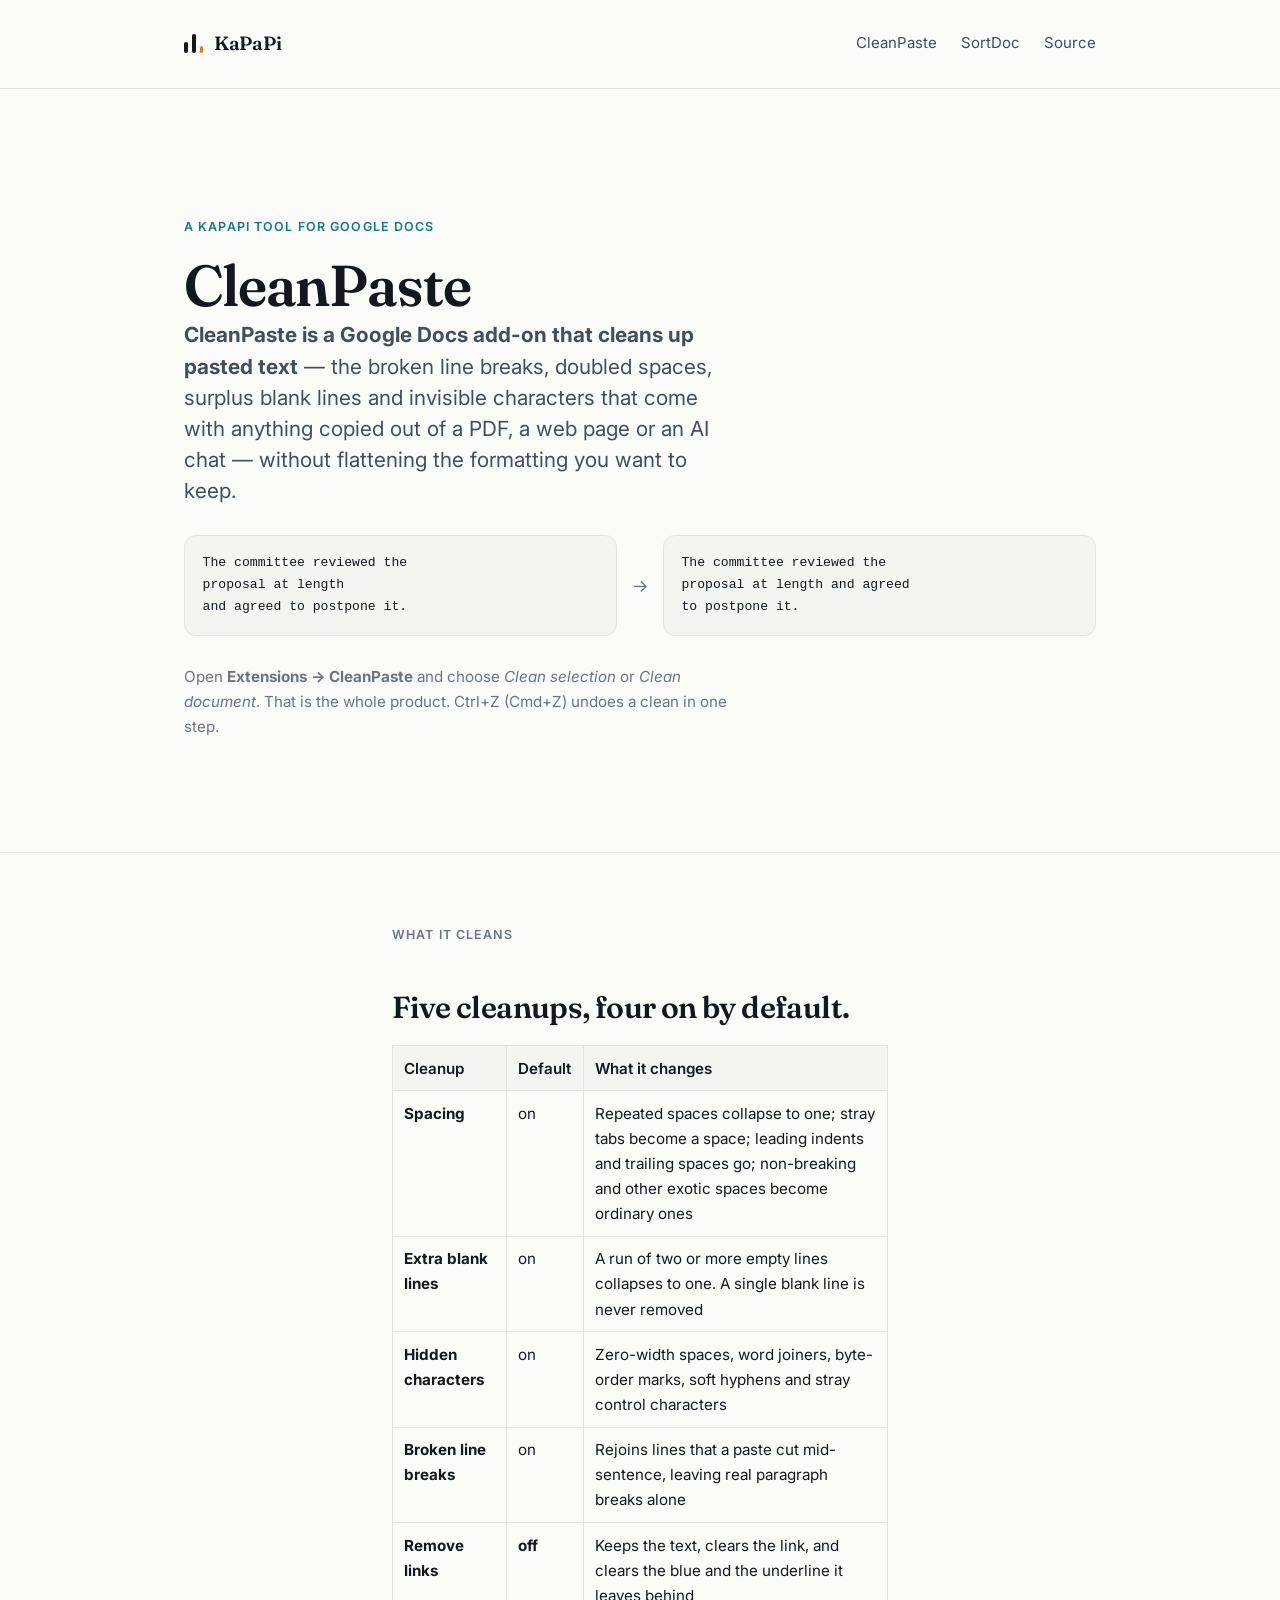
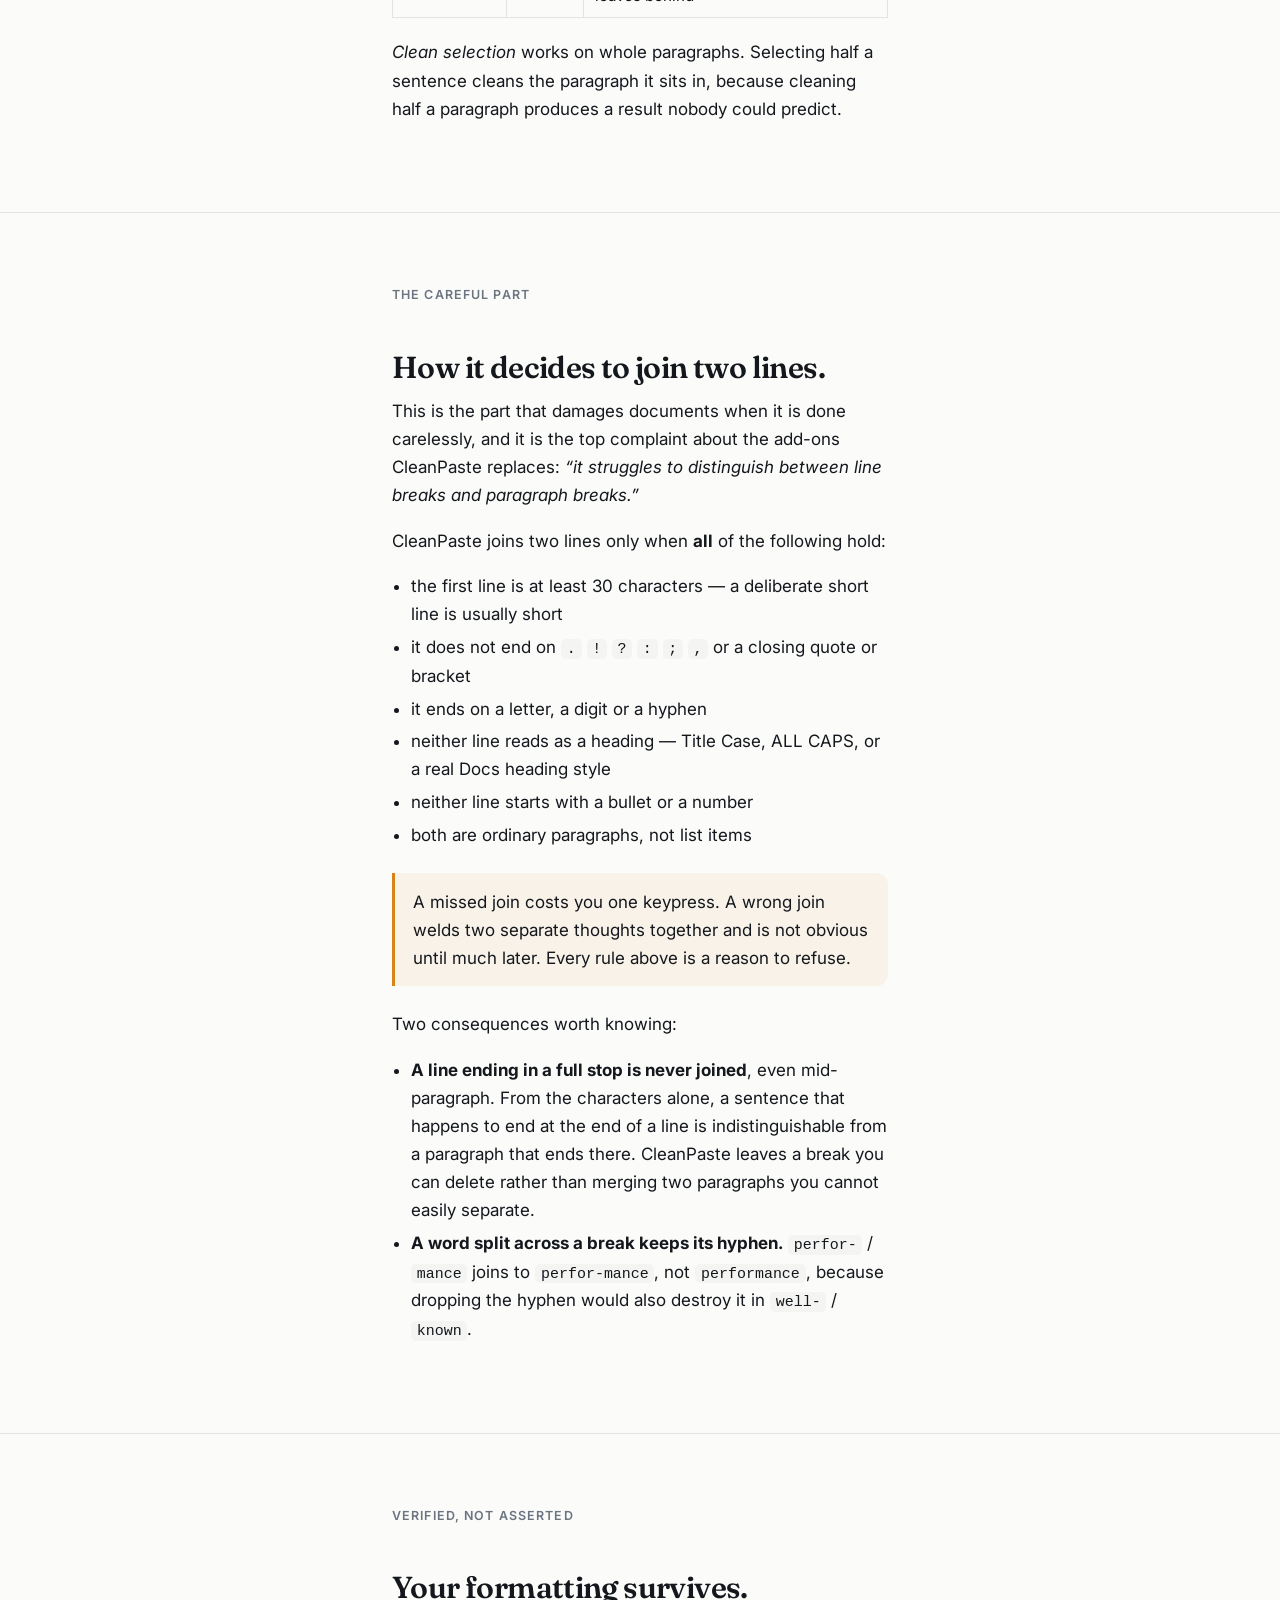
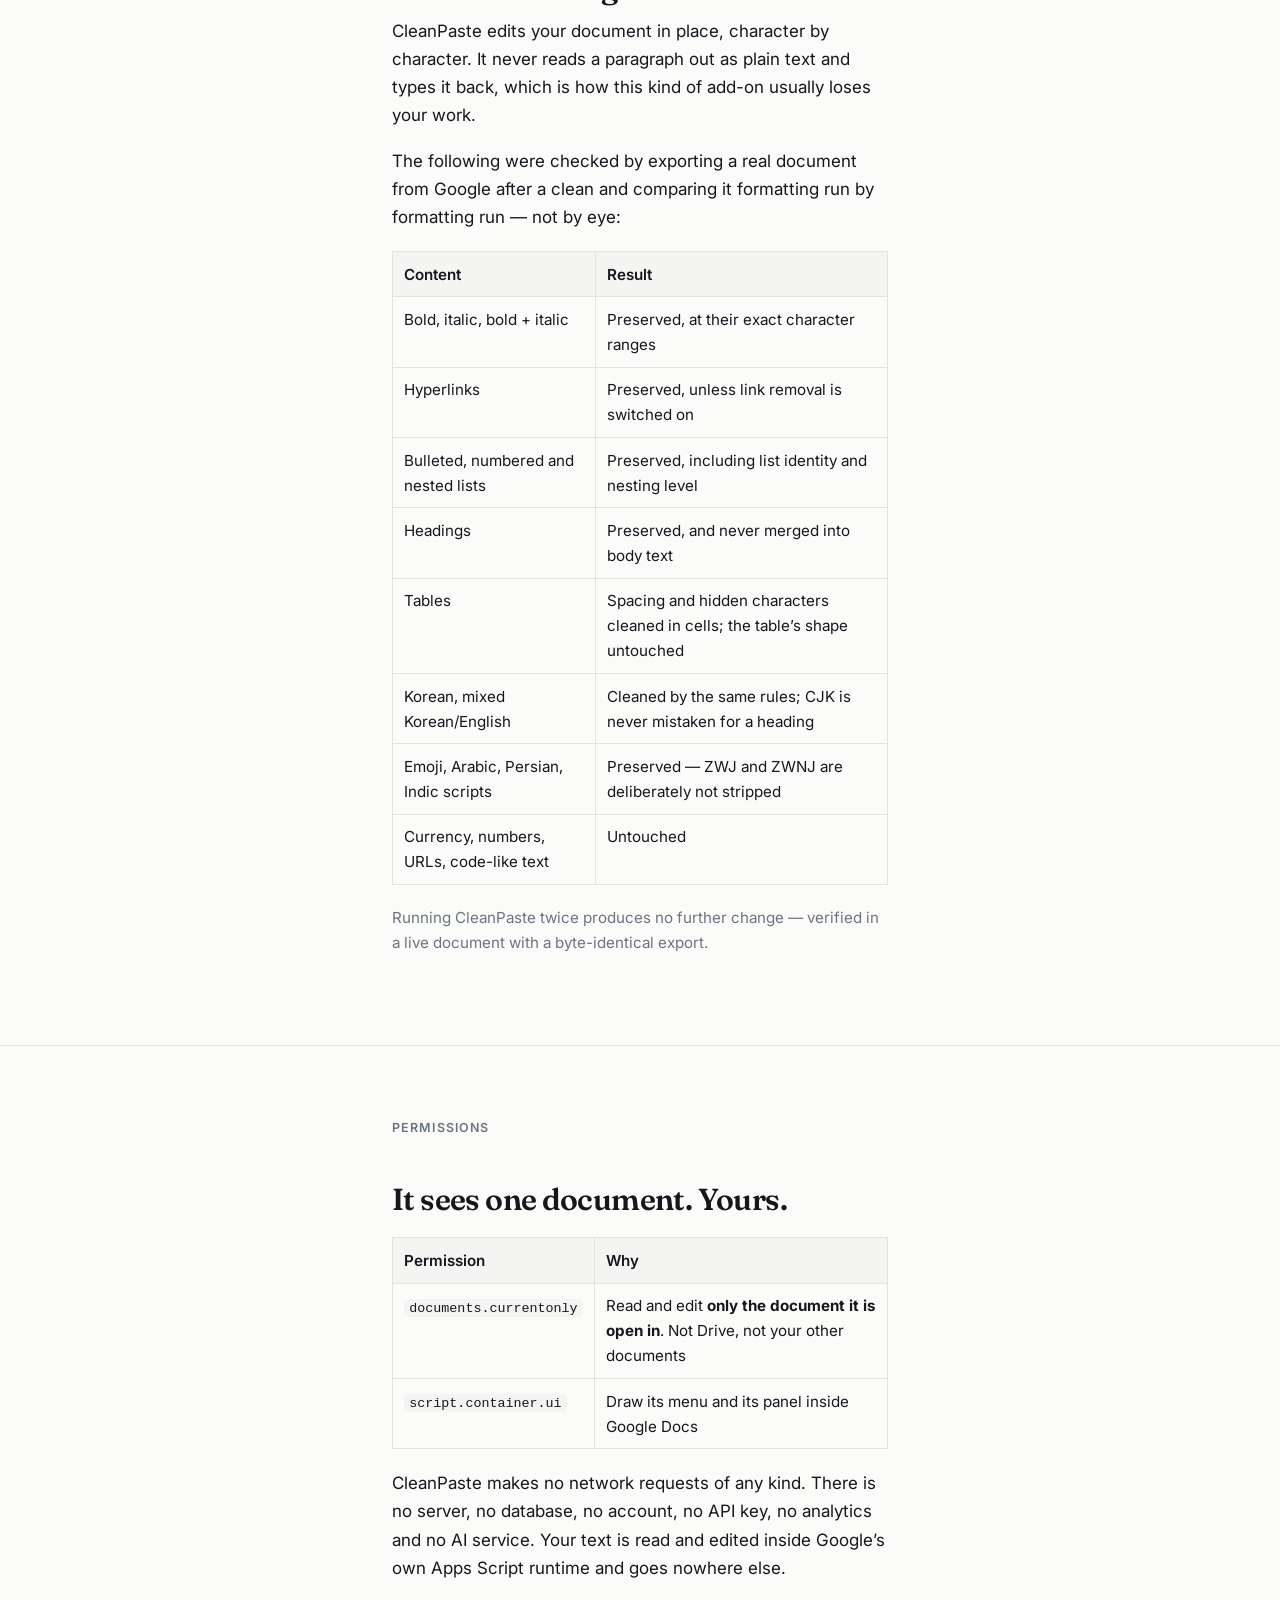
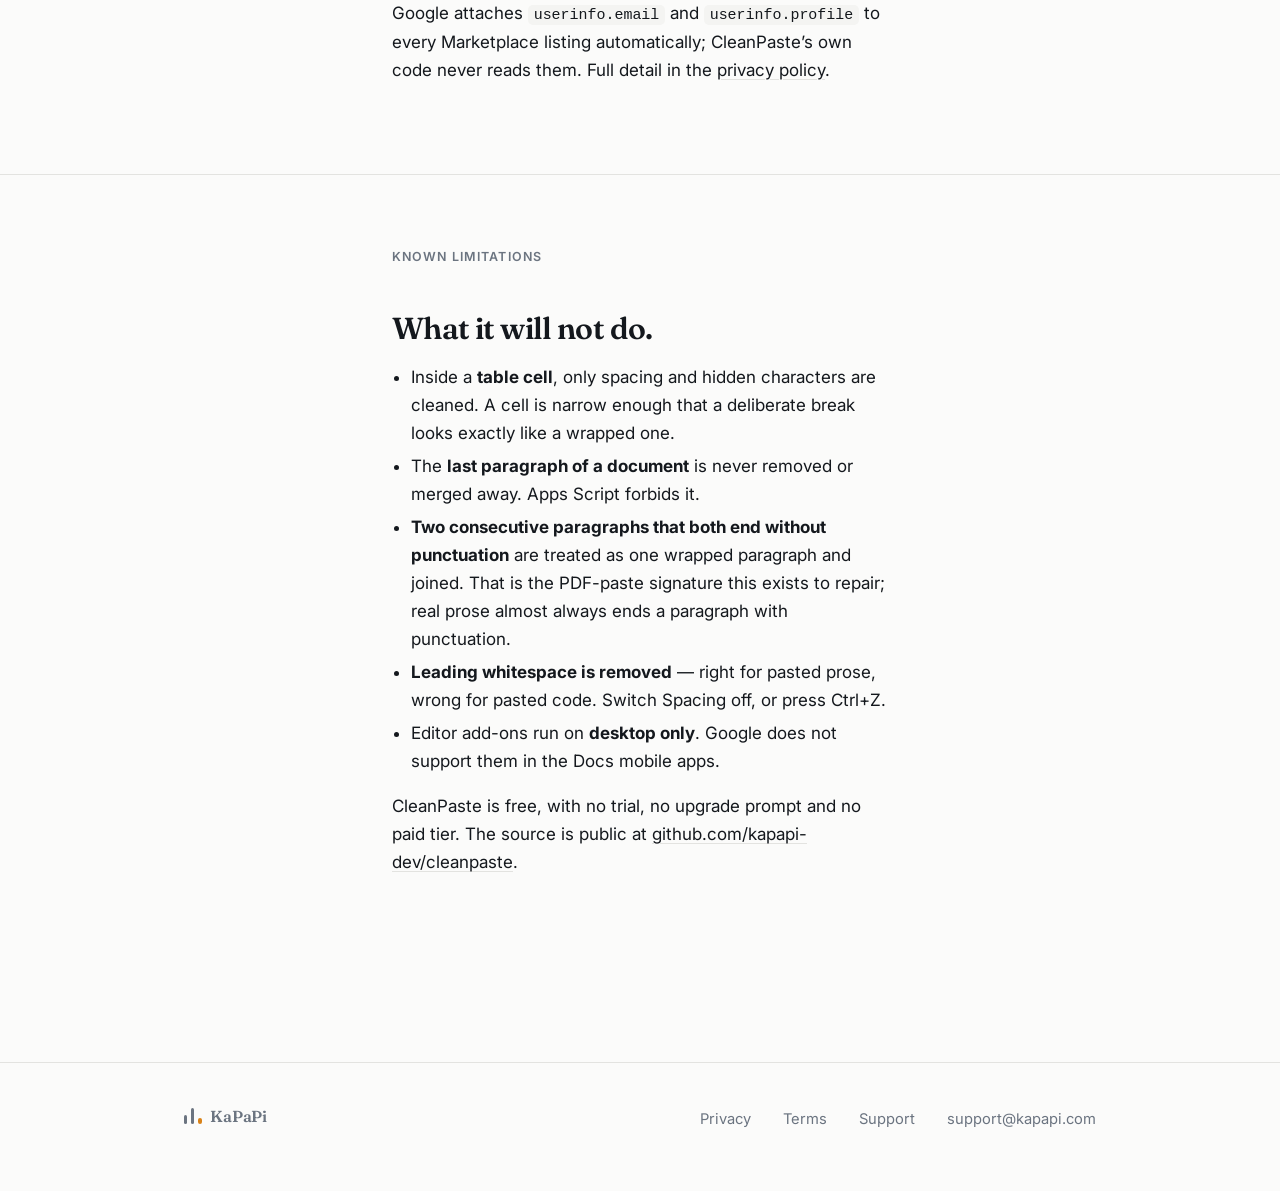
==== cleanpaste/index.html @ 30941b01 "KaPaPi brand site: landing, CleanPaste and SortDoc product pages Replaces the one-line placeholder i" ====
<!DOCTYPE html>
<html lang="en">
<head>
<meta charset="utf-8">
<meta name="viewport" content="width=device-width, initial-scale=1">
<title>CleanPaste — Google Docs add-on that cleans up pasted text | KaPaPi</title>
<meta name="description" content="CleanPaste is a Google Docs add-on that cleans up text pasted from PDFs, web pages and AI tools: broken line breaks, extra spaces, blank lines and hidden characters, without losing your formatting.">
<link rel="canonical" href="https://kapapi.com/cleanpaste/">
<link rel="icon" href="data:image/svg+xml,%3Csvg xmlns='http://www.w3.org/2000/svg' viewBox='0 0 32 32'%3E%3Crect width='32' height='32' rx='7' fill='%230f7b8a'/%3E%3Crect x='7' y='8' width='18' height='3' rx='1.5' fill='%23fff'/%3E%3Crect x='7' y='14' width='18' height='3' rx='1.5' fill='%23fff'/%3E%3Crect x='7' y='20' width='6' height='3' rx='1.5' fill='%23fff'/%3E%3Crect x='16' y='20' width='9' height='3' rx='1.5' fill='%23d98218'/%3E%3C/svg%3E">
<link rel="preconnect" href="https://fonts.googleapis.com">
<link rel="preconnect" href="https://fonts.gstatic.com" crossorigin>
<link href="https://fonts.googleapis.com/css2?family=Fraunces:opsz,wght@9..144,500;9..144,600&family=Inter:wght@400;500;600&display=swap" rel="stylesheet">
<link rel="stylesheet" href="/assets/kapapi.css">
</head>
<body>

<header class="site-head">
  <div class="wrap">
    <a class="wordmark" href="/">
      <span class="mark" aria-hidden="true"><span></span><span></span><span></span></span>
      KaPaPi
    </a>
    <nav class="site-nav">
      <a href="/cleanpaste/">CleanPaste</a>
      <a href="/sortdoc/">SortDoc</a>
      <a href="https://github.com/kapapi-dev/cleanpaste">Source</a>
    </nav>
  </div>
</header>

<main>

  <section class="hero">
    <div class="wrap">
      <p class="eyebrow" style="color:var(--cleanpaste)">A KaPaPi tool for Google Docs</p>
      <h1>CleanPaste</h1>
      <p class="lead">
        <strong>CleanPaste is a Google Docs add-on that cleans up pasted text</strong> — the
        broken line breaks, doubled spaces, surplus blank lines and invisible characters that
        come with anything copied out of a PDF, a web page or an AI chat — without flattening
        the formatting you want to keep.
      </p>

      <div class="demo">
        <pre>The committee reviewed the
proposal at length
and agreed to postpone it.</pre>
        <span class="arrow" aria-hidden="true">&rarr;</span>
        <pre>The committee reviewed the
proposal at length and agreed
to postpone it.</pre>
      </div>

      <p style="color:var(--ink-muted);font-size:0.95rem;max-width:34rem">
        Open <strong>Extensions &rarr; CleanPaste</strong> and choose <em>Clean selection</em>
        or <em>Clean document</em>. That is the whole product. Ctrl+Z (Cmd+Z) undoes a clean
        in one step.
      </p>
    </div>
  </section>

  <section>
    <div class="wrap wrap-narrow prose">
      <p class="eyebrow">What it cleans</p>
      <h2>Five cleanups, four on by default.</h2>

      <table>
        <tr><th>Cleanup</th><th>Default</th><th>What it changes</th></tr>
        <tr><td><strong>Spacing</strong></td><td>on</td><td>Repeated spaces collapse to one; stray tabs become a space; leading indents and trailing spaces go; non-breaking and other exotic spaces become ordinary ones</td></tr>
        <tr><td><strong>Extra blank lines</strong></td><td>on</td><td>A run of two or more empty lines collapses to one. A single blank line is never removed</td></tr>
        <tr><td><strong>Hidden characters</strong></td><td>on</td><td>Zero-width spaces, word joiners, byte-order marks, soft hyphens and stray control characters</td></tr>
        <tr><td><strong>Broken line breaks</strong></td><td>on</td><td>Rejoins lines that a paste cut mid-sentence, leaving real paragraph breaks alone</td></tr>
        <tr><td><strong>Remove links</strong></td><td><strong>off</strong></td><td>Keeps the text, clears the link, and clears the blue and the underline it leaves behind</td></tr>
      </table>

      <p>
        <em>Clean selection</em> works on whole paragraphs. Selecting half a sentence cleans the
        paragraph it sits in, because cleaning half a paragraph produces a result nobody could predict.
      </p>
    </div>
  </section>

  <section>
    <div class="wrap wrap-narrow prose">
      <p class="eyebrow">The careful part</p>
      <h2>How it decides to join two lines.</h2>
      <p>
        This is the part that damages documents when it is done carelessly, and it is the top
        complaint about the add-ons CleanPaste replaces: <em>&ldquo;it struggles to distinguish
        between line breaks and paragraph breaks.&rdquo;</em>
      </p>
      <p>CleanPaste joins two lines only when <strong>all</strong> of the following hold:</p>
      <ul>
        <li>the first line is at least 30 characters &mdash; a deliberate short line is usually short</li>
        <li>it does not end on <code>.</code> <code>!</code> <code>?</code> <code>:</code> <code>;</code> <code>,</code> or a closing quote or bracket</li>
        <li>it ends on a letter, a digit or a hyphen</li>
        <li>neither line reads as a heading &mdash; Title Case, ALL CAPS, or a real Docs heading style</li>
        <li>neither line starts with a bullet or a number</li>
        <li>both are ordinary paragraphs, not list items</li>
      </ul>

      <div class="note">
        <p>
          A missed join costs you one keypress. A wrong join welds two separate thoughts together
          and is not obvious until much later. Every rule above is a reason to refuse.
        </p>
      </div>

      <p>Two consequences worth knowing:</p>
      <ul>
        <li><strong>A line ending in a full stop is never joined</strong>, even mid-paragraph. From
        the characters alone, a sentence that happens to end at the end of a line is
        indistinguishable from a paragraph that ends there. CleanPaste leaves a break you can
        delete rather than merging two paragraphs you cannot easily separate.</li>
        <li><strong>A word split across a break keeps its hyphen.</strong> <code>perfor-</code> /
        <code>mance</code> joins to <code>perfor-mance</code>, not <code>performance</code>, because
        dropping the hyphen would also destroy it in <code>well-</code> / <code>known</code>.</li>
      </ul>
    </div>
  </section>

  <section>
    <div class="wrap wrap-narrow prose">
      <p class="eyebrow">Verified, not asserted</p>
      <h2>Your formatting survives.</h2>
      <p>
        CleanPaste edits your document in place, character by character. It never reads a paragraph
        out as plain text and types it back, which is how this kind of add-on usually loses your work.
      </p>
      <p>
        The following were checked by exporting a real document from Google after a clean and
        comparing it formatting run by formatting run &mdash; not by eye:
      </p>
      <table>
        <tr><th>Content</th><th>Result</th></tr>
        <tr><td>Bold, italic, bold + italic</td><td>Preserved, at their exact character ranges</td></tr>
        <tr><td>Hyperlinks</td><td>Preserved, unless link removal is switched on</td></tr>
        <tr><td>Bulleted, numbered and nested lists</td><td>Preserved, including list identity and nesting level</td></tr>
        <tr><td>Headings</td><td>Preserved, and never merged into body text</td></tr>
        <tr><td>Tables</td><td>Spacing and hidden characters cleaned in cells; the table&rsquo;s shape untouched</td></tr>
        <tr><td>Korean, mixed Korean/English</td><td>Cleaned by the same rules; CJK is never mistaken for a heading</td></tr>
        <tr><td>Emoji, Arabic, Persian, Indic scripts</td><td>Preserved &mdash; ZWJ and ZWNJ are deliberately not stripped</td></tr>
        <tr><td>Currency, numbers, URLs, code-like text</td><td>Untouched</td></tr>
      </table>
      <p style="font-size:0.95rem;color:var(--ink-muted)">
        Running CleanPaste twice produces no further change &mdash; verified in a live document
        with a byte-identical export.
      </p>
    </div>
  </section>

  <section>
    <div class="wrap wrap-narrow prose">
      <p class="eyebrow">Permissions</p>
      <h2>It sees one document. Yours.</h2>
      <table>
        <tr><th>Permission</th><th>Why</th></tr>
        <tr><td><code>documents.currentonly</code></td><td>Read and edit <strong>only the document it is open in</strong>. Not Drive, not your other documents</td></tr>
        <tr><td><code>script.container.ui</code></td><td>Draw its menu and its panel inside Google Docs</td></tr>
      </table>
      <p>
        CleanPaste makes no network requests of any kind. There is no server, no database, no
        account, no API key, no analytics and no AI service. Your text is read and edited inside
        Google&rsquo;s own Apps Script runtime and goes nowhere else.
      </p>
      <p>
        Google attaches <code>userinfo.email</code> and <code>userinfo.profile</code> to every
        Marketplace listing automatically; CleanPaste&rsquo;s own code never reads them. Full detail
        in the <a href="/cleanpaste/privacy.html">privacy policy</a>.
      </p>
    </div>
  </section>

  <section>
    <div class="wrap wrap-narrow prose">
      <p class="eyebrow">Known limitations</p>
      <h2>What it will not do.</h2>
      <ul>
        <li>Inside a <strong>table cell</strong>, only spacing and hidden characters are cleaned.
        A cell is narrow enough that a deliberate break looks exactly like a wrapped one.</li>
        <li>The <strong>last paragraph of a document</strong> is never removed or merged away.
        Apps Script forbids it.</li>
        <li><strong>Two consecutive paragraphs that both end without punctuation</strong> are
        treated as one wrapped paragraph and joined. That is the PDF-paste signature this exists
        to repair; real prose almost always ends a paragraph with punctuation.</li>
        <li><strong>Leading whitespace is removed</strong> &mdash; right for pasted prose, wrong for
        pasted code. Switch Spacing off, or press Ctrl+Z.</li>
        <li>Editor add-ons run on <strong>desktop only</strong>. Google does not support them in
        the Docs mobile apps.</li>
      </ul>
      <p>
        CleanPaste is free, with no trial, no upgrade prompt and no paid tier. The source is public
        at <a href="https://github.com/kapapi-dev/cleanpaste">github.com/kapapi-dev/cleanpaste</a>.
      </p>
    </div>
  </section>

</main>

<footer class="site-foot">
  <div class="wrap">
    <a class="wordmark" href="/" style="font-size:1rem;text-decoration:none">
      <span class="mark" aria-hidden="true"><span></span><span></span><span></span></span>
      KaPaPi
    </a>
    <span class="spacer"></span>
    <a href="/cleanpaste/privacy.html">Privacy</a>
    <a href="/cleanpaste/terms.html">Terms</a>
    <a href="/cleanpaste/support.html">Support</a>
    <a href="mailto:support@kapapi.com">support@kapapi.com</a>
  </div>
</footer>

</body>
</html>
---- assets/kapapi.css ----
/* ------------------------------------------------------------------ *
 * KaPaPi — shared design system
 *
 * One stylesheet for the brand page and every product page under it, so
 * the products read as a family rather than as four separate sites.
 * Each product keeps one accent colour of its own; everything else is shared.
 * ------------------------------------------------------------------ */

:root {
  color-scheme: light dark;

  /* Ink and paper. Warm off-white, cool near-black — never pure #000/#fff. */
  --ink:        #14181d;
  --ink-soft:   #454d57;
  --ink-muted:  #6b7480;
  --paper:      #fbfbfa;
  --paper-sunk: #f4f4f2;
  --line:       #e3e3e0;

  /* Brand accent: the amber from the product marks. Warm, human, used sparingly. */
  --accent:     #d98218;
  --accent-ink: #8a5210;

  /* Product accents */
  --cleanpaste: #0f7b8a;
  --sortdoc:    #1f5fb8;

  --radius: 12px;
  --measure: 34rem;

  --font-display: "Fraunces", "Iowan Old Style", Georgia, serif;
  --font-body: "Inter", -apple-system, BlinkMacSystemFont, "Segoe UI", Roboto, Arial, sans-serif;
  --font-mono: ui-monospace, SFMono-Regular, "SF Mono", Menlo, Consolas, monospace;
}

@media (prefers-color-scheme: dark) {
  :root {
    --ink:        #eceae6;
    --ink-soft:   #b3b0aa;
    --ink-muted:  #8a877f;
    --paper:      #101216;
    --paper-sunk: #171a1f;
    --line:       #282b31;
    --accent:     #e9a44a;
    --accent-ink: #f0bd77;
    --cleanpaste: #4fc3d1;
    --sortdoc:    #7aa9f0;
  }
}

* { box-sizing: border-box; }

html { -webkit-text-size-adjust: 100%; }

body {
  margin: 0;
  font-family: var(--font-body);
  font-size: 17px;
  line-height: 1.65;
  color: var(--ink);
  background: var(--paper);
  -webkit-font-smoothing: antialiased;
  text-rendering: optimizeLegibility;
}

.wrap {
  width: 100%;
  max-width: 60rem;
  margin: 0 auto;
  padding: 0 1.5rem;
}

.wrap-narrow { max-width: 42rem; }

a { color: inherit; text-decoration-color: var(--line); text-underline-offset: 3px; }
a:hover { text-decoration-color: currentColor; }

/* ---------------- the mark ---------------- */

/* Three bars for the three syllables — ka pa pi. Scales to a favicon. */
.mark { display: inline-flex; align-items: flex-end; gap: 4px; height: 1em; }
.mark span {
  display: block;
  width: 0.2em;
  border-radius: 999px;
  background: currentColor;
}
.mark span:nth-child(1) { height: 0.58em; }
.mark span:nth-child(2) { height: 1em; }
.mark span:nth-child(3) { height: 0.38em; background: var(--accent); }

.wordmark {
  display: inline-flex;
  align-items: center;
  gap: 0.55em;
  font-family: var(--font-display);
  font-weight: 600;
  font-variation-settings: "SOFT" 20, "WONK" 1;
  letter-spacing: -0.015em;
  text-decoration: none;
}

/* ---------------- site chrome ---------------- */

.site-head {
  padding: 1.75rem 0;
  border-bottom: 1px solid var(--line);
}
.site-head .wrap { display: flex; align-items: center; justify-content: space-between; gap: 1rem; }
.site-head .wordmark { font-size: 1.2rem; }
.site-nav { display: flex; gap: 1.5rem; font-size: 0.94rem; color: var(--ink-soft); }
.site-nav a { text-decoration: none; }
.site-nav a:hover { color: var(--ink); }

.site-foot {
  margin-top: 6rem;
  padding: 2.5rem 0 4rem;
  border-top: 1px solid var(--line);
  font-size: 0.92rem;
  color: var(--ink-muted);
}
.site-foot .wrap { display: flex; flex-wrap: wrap; gap: 1.25rem 2rem; align-items: baseline; }
.site-foot a { text-decoration: none; }
.site-foot a:hover { text-decoration: underline; }
.site-foot .spacer { flex: 1; }

/* ---------------- type ---------------- */

h1, h2, h3 {
  font-family: var(--font-display);
  font-weight: 600;
  font-variation-settings: "SOFT" 20, "WONK" 1;
  letter-spacing: -0.02em;
  line-height: 1.15;
  margin: 0;
}

h1 { font-size: clamp(2.4rem, 6vw, 3.6rem); }
h2 { font-size: clamp(1.5rem, 3.2vw, 1.9rem); margin-bottom: 0.75rem; }
h3 { font-size: 1.12rem; letter-spacing: -0.01em; }

p { margin: 0 0 1.1rem; }
p.lead {
  font-size: clamp(1.1rem, 2.2vw, 1.3rem);
  line-height: 1.5;
  color: var(--ink-soft);
  max-width: 34rem;
}

.eyebrow {
  font-family: var(--font-body);
  font-size: 0.78rem;
  font-weight: 600;
  letter-spacing: 0.09em;
  text-transform: uppercase;
  color: var(--ink-muted);
  margin: 0 0 1rem;
}

section { padding: 4.5rem 0; }
section + section { border-top: 1px solid var(--line); }

.hero { padding: clamp(4rem, 12vw, 8rem) 0 clamp(3.5rem, 8vw, 6rem); }

code {
  font-family: var(--font-mono);
  font-size: 0.88em;
  background: var(--paper-sunk);
  padding: 0.12em 0.38em;
  border-radius: 5px;
}

/* ---------------- product cards ---------------- */

.products { display: grid; gap: 1.25rem; grid-template-columns: repeat(auto-fit, minmax(19rem, 1fr)); }

.product {
  --tint: var(--accent);
  display: flex;
  flex-direction: column;
  padding: 1.75rem;
  border: 1px solid var(--line);
  border-radius: var(--radius);
  background: var(--paper);
  text-decoration: none;
  transition: border-color .15s ease, transform .15s ease;
}
.product:hover { border-color: var(--tint); transform: translateY(-2px); }
.product.cleanpaste { --tint: var(--cleanpaste); }
.product.sortdoc { --tint: var(--sortdoc); }

.product .icon {
  width: 40px; height: 40px; border-radius: 10px;
  background: var(--tint);
  display: grid; place-items: center;
  margin-bottom: 1.1rem;
}
.product .icon i {
  display: block; background: #fff; border-radius: 2px; height: 3px;
}
.product .icon .bars { display: grid; gap: 3px; width: 20px; }

.product h3 { margin-bottom: 0.35rem; }
.product .what { color: var(--ink-soft); font-size: 0.97rem; margin: 0 0 1.1rem; flex: 1; }
.product .go { font-size: 0.9rem; font-weight: 600; color: var(--tint); }
.product .tag {
  display: inline-block; font-size: 0.72rem; font-weight: 600; letter-spacing: 0.05em;
  text-transform: uppercase; color: var(--ink-muted);
  border: 1px solid var(--line); border-radius: 999px; padding: 0.1rem 0.5rem;
  margin-left: 0.5rem; vertical-align: 0.15em;
}

/* ---------------- principles ---------------- */

.principles { display: grid; gap: 2rem 2.5rem; grid-template-columns: repeat(auto-fit, minmax(15rem, 1fr)); }
.principle h3 { margin-bottom: 0.4rem; }
.principle p { color: var(--ink-soft); font-size: 0.97rem; margin: 0; }
.principle .n {
  font-family: var(--font-mono); font-size: 0.78rem; color: var(--accent);
  display: block; margin-bottom: 0.6rem;
}

/* ---------------- prose pages (privacy, terms, support) ---------------- */

.prose { max-width: var(--measure); }
.prose h2 { margin-top: 2.75rem; }
.prose h3 { margin-top: 1.75rem; margin-bottom: 0.35rem; }
.prose ul, .prose ol { padding-left: 1.2rem; }
.prose li { margin: 0.3rem 0; }
.prose table { border-collapse: collapse; width: 100%; margin: 1.25rem 0; font-size: 0.95rem; }
.prose th, .prose td { border: 1px solid var(--line); padding: 0.6rem 0.7rem; text-align: left; vertical-align: top; }
.prose th { font-weight: 600; background: var(--paper-sunk); }

.note {
  border-left: 3px solid var(--accent);
  background: color-mix(in srgb, var(--accent) 7%, transparent);
  padding: 0.9rem 1.1rem;
  border-radius: 0 var(--radius) var(--radius) 0;
  margin: 1.5rem 0;
}
.note p:last-child { margin-bottom: 0; }

/* ---------------- demo block ---------------- */

.demo { display: grid; gap: 0.9rem; grid-template-columns: 1fr auto 1fr; align-items: center; margin: 1.75rem 0; }
.demo pre {
  margin: 0; padding: 1rem 1.1rem;
  border: 1px solid var(--line); border-radius: var(--radius);
  background: var(--paper-sunk);
  font-family: var(--font-mono); font-size: 0.82rem; line-height: 1.7;
  overflow-x: auto; white-space: pre-wrap;
}
.demo .arrow { color: var(--ink-muted); font-size: 1.1rem; }
@media (max-width: 34rem) {
  .demo { grid-template-columns: 1fr; }
  .demo .arrow { transform: rotate(90deg); justify-self: center; }
}

@media (prefers-reduced-motion: reduce) {
  * { transition: none !important; }
}
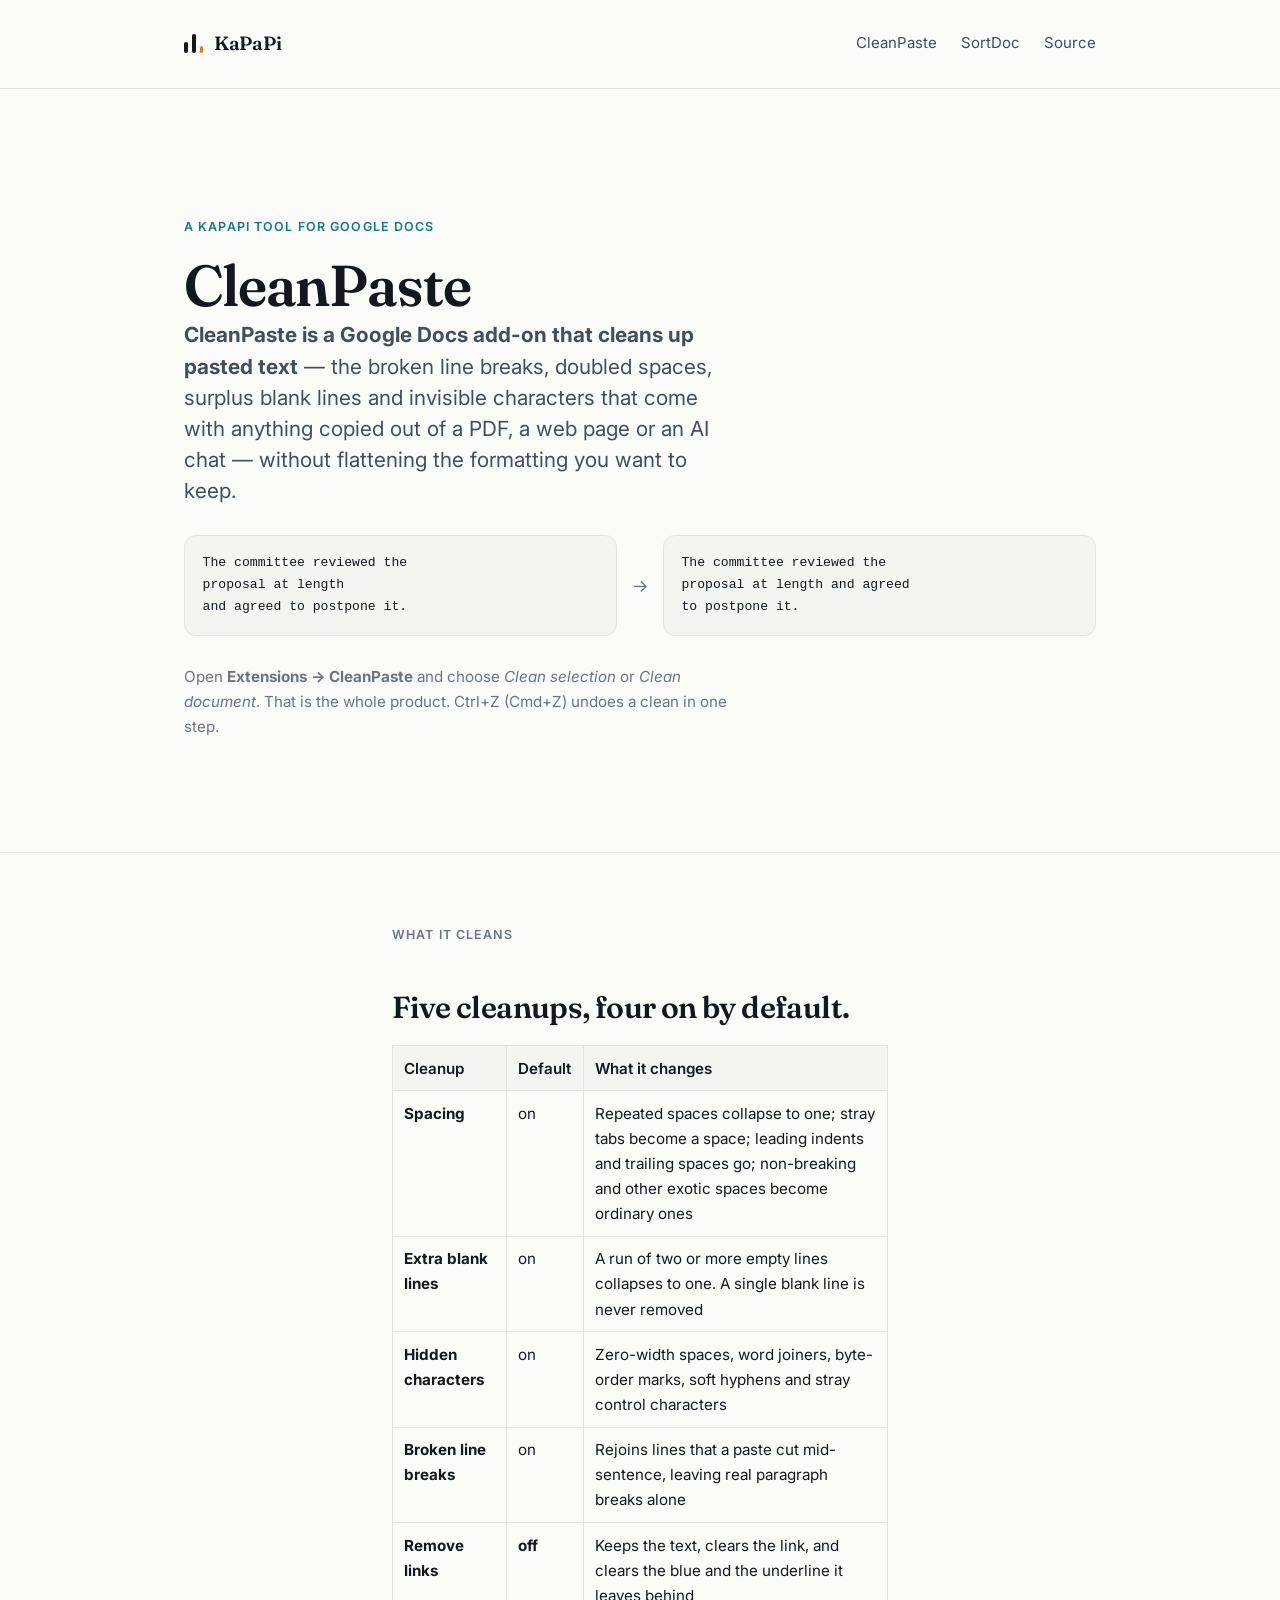
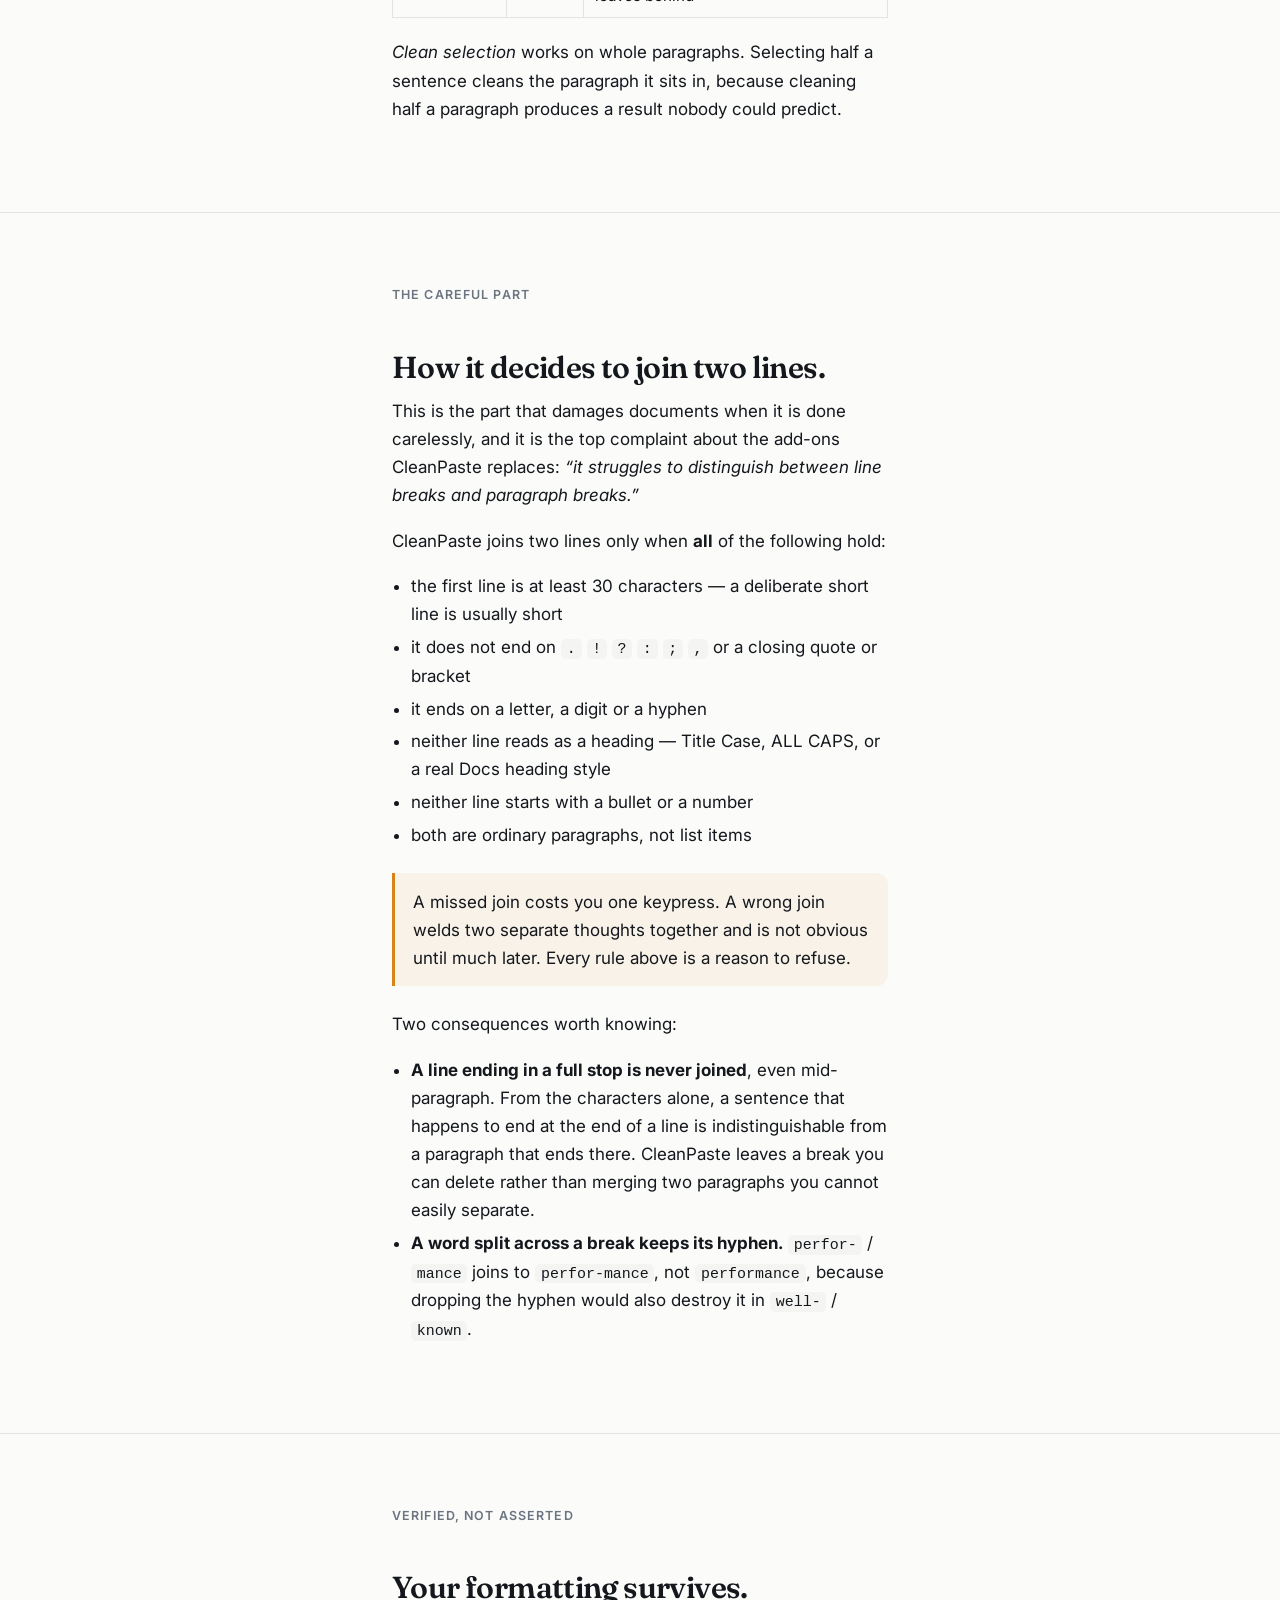
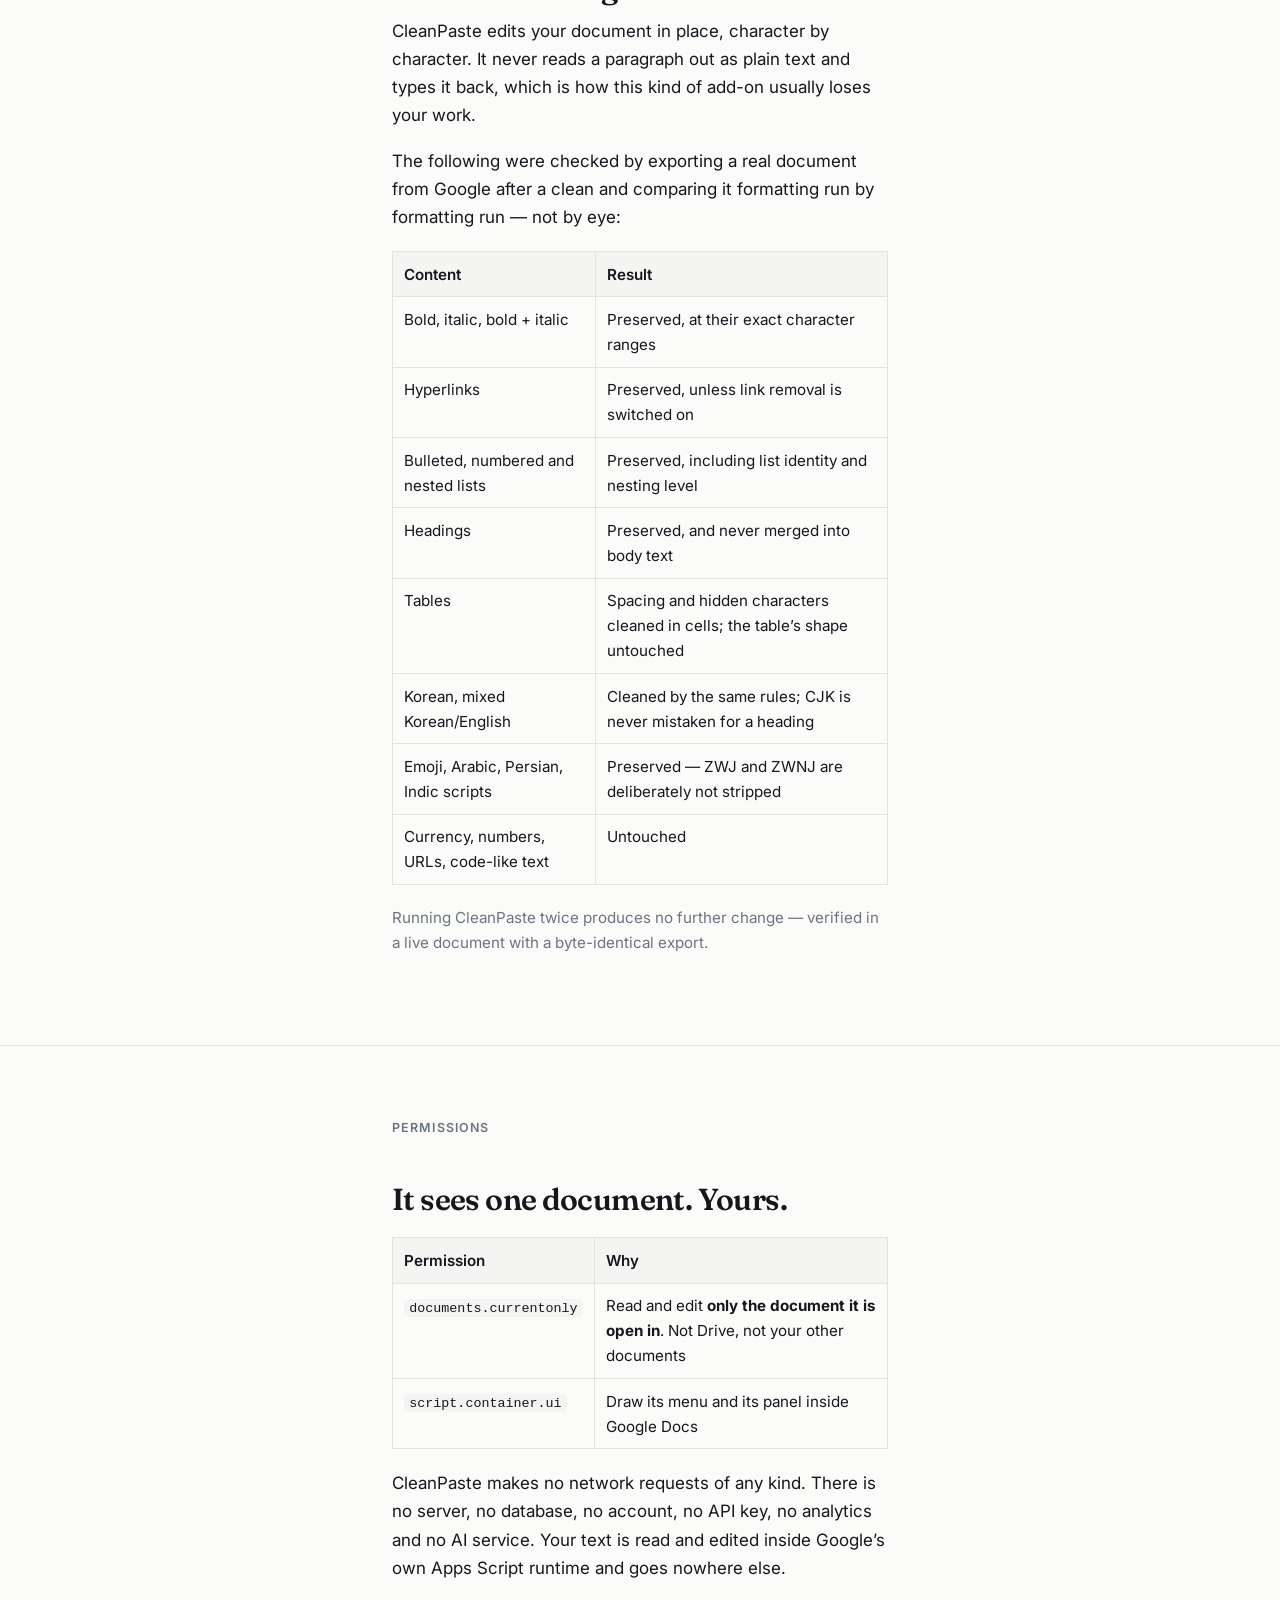
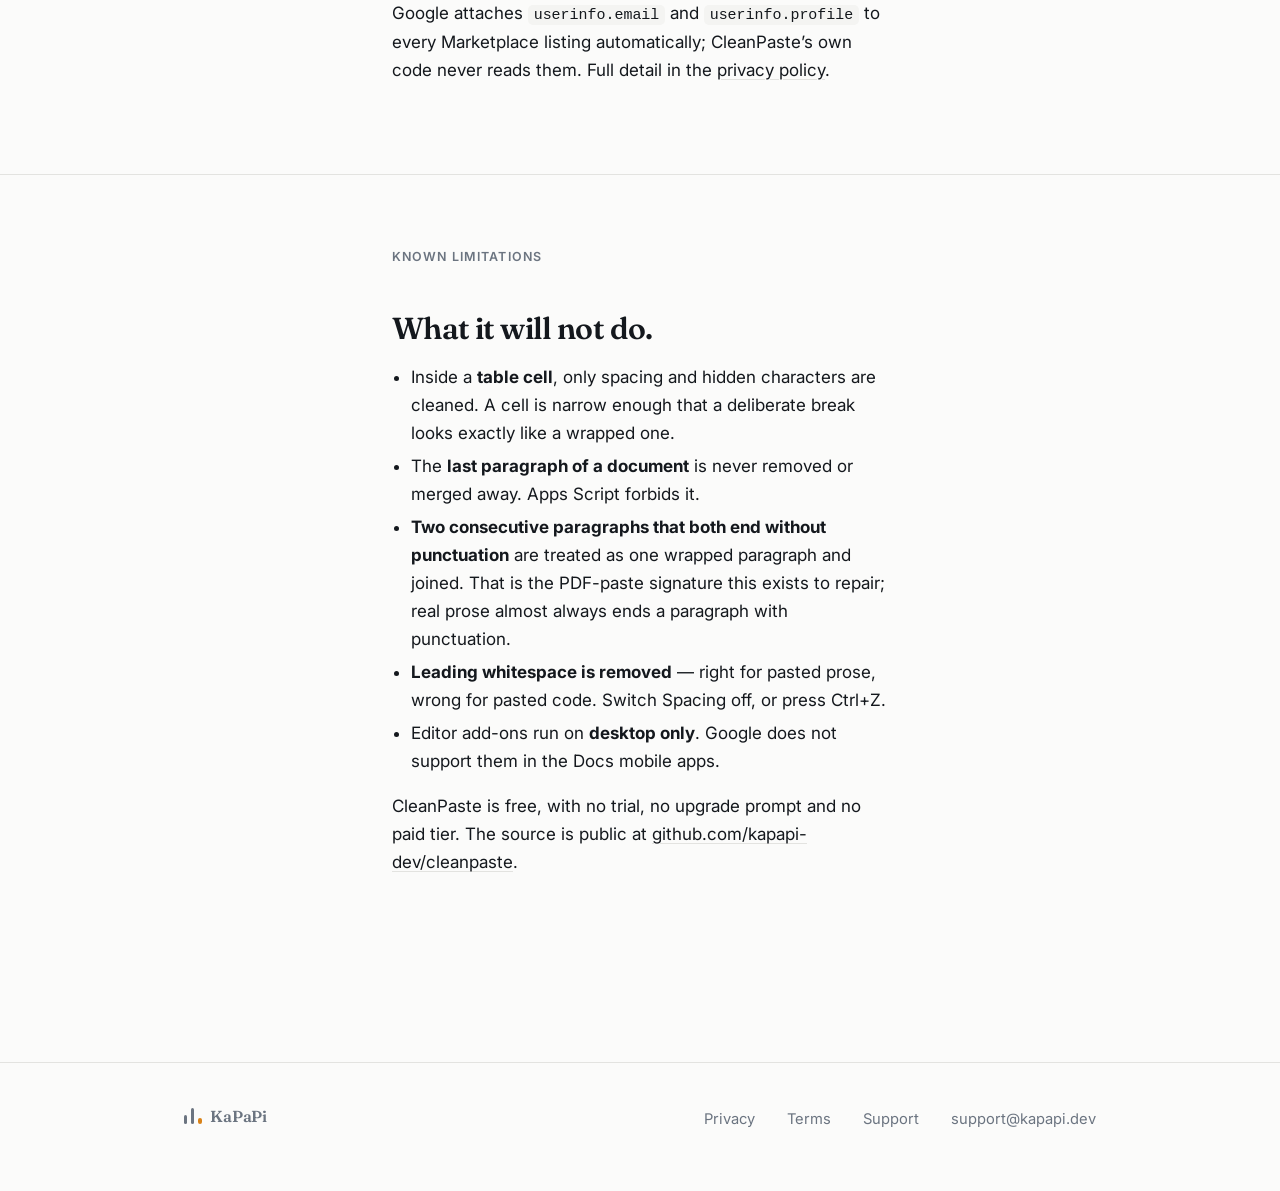
==== commit 6b750a13: "Move the brand site to kapapi.dev kapapi.com is going to a different business, so the add-ons move t" ====
--- a/cleanpaste/index.html
+++ b/cleanpaste/index.html
@@ -5,7 +5,7 @@
 <meta name="viewport" content="width=device-width, initial-scale=1">
 <title>CleanPaste — Google Docs add-on that cleans up pasted text | KaPaPi</title>
 <meta name="description" content="CleanPaste is a Google Docs add-on that cleans up text pasted from PDFs, web pages and AI tools: broken line breaks, extra spaces, blank lines and hidden characters, without losing your formatting.">
-<link rel="canonical" href="https://kapapi.com/cleanpaste/">
+<link rel="canonical" href="https://kapapi.dev/cleanpaste/">
 <link rel="icon" href="data:image/svg+xml,%3Csvg xmlns='http://www.w3.org/2000/svg' viewBox='0 0 32 32'%3E%3Crect width='32' height='32' rx='7' fill='%230f7b8a'/%3E%3Crect x='7' y='8' width='18' height='3' rx='1.5' fill='%23fff'/%3E%3Crect x='7' y='14' width='18' height='3' rx='1.5' fill='%23fff'/%3E%3Crect x='7' y='20' width='6' height='3' rx='1.5' fill='%23fff'/%3E%3Crect x='16' y='20' width='9' height='3' rx='1.5' fill='%23d98218'/%3E%3C/svg%3E">
 <link rel="preconnect" href="https://fonts.googleapis.com">
 <link rel="preconnect" href="https://fonts.gstatic.com" crossorigin>
@@ -207,7 +207,7 @@
     <a href="/cleanpaste/privacy.html">Privacy</a>
     <a href="/cleanpaste/terms.html">Terms</a>
     <a href="/cleanpaste/support.html">Support</a>
-    <a href="mailto:support@kapapi.com">support@kapapi.com</a>
+    <a href="mailto:support@kapapi.dev">support@kapapi.dev</a>
   </div>
 </footer>
 
